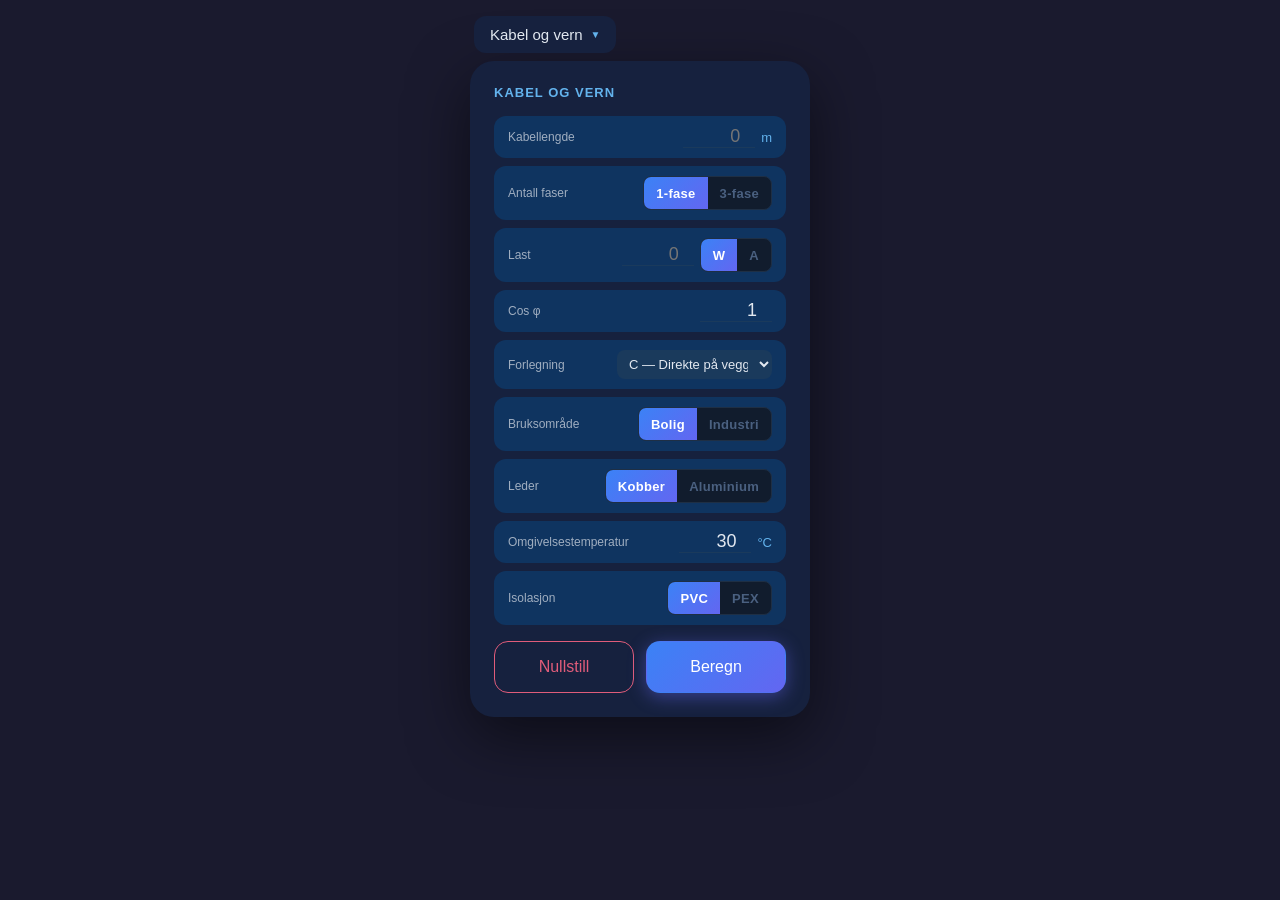
==== index.html @ 336a64cd "Fiks: Beregn-knapp i vekselspenning alltid aktiv Knappen var grå og utilgjengelig fordi ready-klasse" ====
<!DOCTYPE html>
<html lang="no">
<head>
  <meta charset="UTF-8">
  <meta name="viewport" content="width=device-width, initial-scale=1.0, maximum-scale=1.0, user-scalable=no">
  <meta name="mobile-web-app-capable" content="yes">
  <meta name="apple-mobile-web-app-capable" content="yes">
  <meta name="apple-mobile-web-app-status-bar-style" content="black-translucent">
  <meta name="apple-mobile-web-app-title" content="Kalkulator">
  <link rel="apple-touch-icon" href="icons/icon-192.png">
  <link rel="manifest" href="manifest.json">
  <meta name="theme-color" content="#0f3460">
  <link rel="stylesheet" href="css/style.css">
  <title>Kalkulator</title>
</head>
<body>

  <div class="topbar">
    <div class="menu-wrapper">
      <button class="menu-btn" id="menuBtn" onclick="toggleMenu()">
        <span id="menuLabel">Kabel og vern</span>
        <span class="arrow">▼</span>
      </button>
      <div class="dropdown" id="dropdown">
        <div class="dropdown-item active" onclick="switchTo('kabel')">Kabel og vern</div>
        <div class="dropdown-item" onclick="switchTo('ohm')">Ohms lov</div>
        <div class="dropdown-item" onclick="switchTo('spenning')">Vekselspenning</div>
        <div class="dropdown-item" onclick="switchTo('krets')">RC / RL / RLC krets</div>
      </div>
    </div>
  </div>

  <!-- Ohms lov -->
  <div class="card hidden" id="viewOhm">
    <div class="calc-title">Ohms lov</div>
    <div class="ohm-grid">
      <div class="ohm-field" id="fieldV">
        <label>SPENNING</label>
        <div class="ohm-symbol">V</div>
        <input type="number" id="inV" placeholder="—" inputmode="decimal">
      </div>
      <div class="ohm-field" id="fieldA">
        <label>STRØM</label>
        <div class="ohm-symbol">A</div>
        <input type="number" id="inA" placeholder="—" inputmode="decimal">
      </div>
      <div class="ohm-field" id="fieldR">
        <label>MOTSTAND</label>
        <div class="ohm-symbol">Ω</div>
        <input type="number" id="inR" placeholder="—" inputmode="decimal">
      </div>
      <div class="ohm-field" id="fieldW">
        <label>EFFEKT</label>
        <div class="ohm-symbol">W</div>
        <input type="number" id="inW" placeholder="—" inputmode="decimal">
      </div>
    </div>
    <div class="ohm-multiplier">
      <label>MULTIPLISER SVAR MED</label>
      <input type="number" id="inMult" value="1" inputmode="decimal" min="1">
    </div>
    <div class="action-row">
      <button class="btn-secondary" onclick="ohmClear()">Nullstill</button>
      <button class="btn-primary" id="ohmCalcBtn" onclick="ohmCalc()">Beregn</button>
    </div>
    <div class="hint" id="ohmHint">Fyll inn to verdier og trykk Beregn</div>
  </div>

  <!-- Kabel og vern -->
  <div class="card" id="viewKabel">
    <div class="calc-title">Kabel og vern</div>
    <div class="kabel-form">

      <div class="kabel-row">
        <label>Kabellengde</label>
        <div class="kabel-input-unit">
          <input type="number" id="kbLength" placeholder="0" inputmode="decimal">
          <span>m</span>
        </div>
      </div>

      <div class="kabel-row">
        <label>Antall faser</label>
        <div class="toggle-group" id="kbPhase">
          <button class="toggle-btn active" data-val="1">1-fase</button>
          <button class="toggle-btn" data-val="3">3-fase</button>
        </div>
      </div>

      <div class="kabel-row" id="kbSystemRow">
        <label>Fordelingssystem</label>
        <div class="toggle-group" id="kbSystem">
          <button class="toggle-btn" data-val="IT">IT (230V)</button>
          <button class="toggle-btn active" data-val="TN">TN (400V)</button>
        </div>
      </div>

      <div class="kabel-row">
        <label>Last</label>
        <div class="kabel-input-unit">
          <input type="number" id="kbLoad" placeholder="0" inputmode="decimal">
          <div class="toggle-group" id="kbLoadUnit">
            <button class="toggle-btn active" data-val="W">W</button>
            <button class="toggle-btn" data-val="A">A</button>
          </div>
        </div>
      </div>

      <div class="kabel-row" id="kbCosPRow">
        <label>Cos φ</label>
        <div class="kabel-input-unit">
          <input type="number" id="kbCosP" value="1" min="0.1" max="1" step="0.01" inputmode="decimal">
        </div>
      </div>

      <div class="kabel-row">
        <label>Forlegning</label>
        <select id="kbInstall" onchange="updateTempForInstall()">
          <option value="A1">A1 — PN i rør i isolert vegg</option>
          <option value="A2">A2 — Flerleder i rør i isolert vegg</option>
          <option value="B1">B1 — PN i rør på vegg</option>
          <option value="B2">B2 — Flerleder i rør på vegg</option>
          <option value="C" selected>C — Direkte på vegg / tak</option>
          <option value="D1">D1 — Nedgravd i rør i jord</option>
          <option value="D2">D2 — Direkte nedgravd i jord</option>
          <option value="E">E — På perforert kabelbro</option>
        </select>
      </div>

      <div class="kabel-row">
        <label>Bruksområde</label>
        <div class="toggle-group" id="kbUse">
          <button class="toggle-btn active" data-val="bolig">Bolig</button>
          <button class="toggle-btn" data-val="industri">Industri</button>
        </div>
      </div>

      <div class="kabel-row">
        <label>Leder</label>
        <div class="toggle-group" id="kbConductor">
          <button class="toggle-btn active" data-val="Cu">Kobber</button>
          <button class="toggle-btn" data-val="Al">Aluminium</button>
        </div>
      </div>

      <div class="kabel-row">
        <label>Omgivelsestemperatur</label>
        <div class="kabel-input-unit">
          <input type="number" id="kbTemp" value="30" inputmode="decimal">
          <span>°C</span>
        </div>
      </div>

      <div class="kabel-row">
        <label>Isolasjon</label>
        <div class="toggle-group" id="kbInsul">
          <button class="toggle-btn active" data-val="PVC">PVC</button>
          <button class="toggle-btn" data-val="PEX">PEX</button>
        </div>
      </div>

    </div>

    <div class="kabel-result hidden" id="kbResult">
      <div class="kabel-result-grid">
        <div class="kr-item">
          <div class="kr-label">STRØM</div>
          <div class="kr-value" id="krCurrent">—</div>
          <div class="kr-unit">A</div>
        </div>
        <div class="kr-item">
          <div class="kr-label">TVERRSNITT</div>
          <div class="kr-value" id="krCross">—</div>
          <div class="kr-unit">mm²</div>
        </div>
        <div class="kr-item">
          <div class="kr-label">SPENNINGSFALL</div>
          <div class="kr-value" id="krDrop">—</div>
          <div class="kr-unit">%</div>
        </div>
        <div class="kr-item">
          <div class="kr-label">VERN</div>
          <div class="kr-value" id="krBreaker">—</div>
          <div class="kr-unit">A</div>
        </div>
      </div>
      <div class="kr-warning hidden" id="krWarning"></div>
    </div>

    <div class="kabel-utregning-box hidden" id="kbUtregningBox">
      <div class="kabel-utregning-title">Utregning</div>
      <div class="kabel-utregning" id="kbUtregning"></div>
    </div>

    <div class="action-row">
      <button class="btn-secondary" onclick="kabelClear()">Nullstill</button>
      <button class="btn-primary ready" onclick="kabelCalc()">Beregn</button>
    </div>
  </div>

  <!-- RC / RL / RLC krets -->
  <div class="card hidden" id="viewKrets">
    <div class="calc-title">RC / RL / RLC krets</div>
    <div class="kabel-form">

      <div class="kabel-row">
        <label>Kobling</label>
        <div class="toggle-group" id="kcConn">
          <button class="toggle-btn active" data-val="serie">Serie</button>
          <button class="toggle-btn" data-val="parallell">Parallell</button>
        </div>
      </div>

      <div class="kabel-row">
        <label>Kretstype</label>
        <div class="toggle-group" id="kcType">
          <button class="toggle-btn active" data-val="RC">RC</button>
          <button class="toggle-btn" data-val="RL">RL</button>
          <button class="toggle-btn" data-val="RLC">RLC</button>
        </div>
      </div>

      <div class="kabel-row">
        <label>Spenning</label>
        <div class="kabel-input-unit">
          <input type="number" id="kcU" placeholder="0" inputmode="decimal">
          <span>V</span>
        </div>
      </div>

      <div class="kabel-row">
        <label>Frekvens</label>
        <div class="kabel-input-unit">
          <input type="number" id="kcF" value="50" inputmode="decimal">
          <span>Hz</span>
        </div>
      </div>

      <div class="kabel-row">
        <label>Motstand R</label>
        <div class="kabel-input-unit">
          <input type="number" id="kcR" placeholder="0" inputmode="decimal">
          <span>Ω</span>
        </div>
      </div>

      <div class="kabel-row hidden" id="kcRowL">
        <label>Induktans L</label>
        <div class="kabel-input-unit">
          <input type="number" id="kcL" placeholder="0" inputmode="decimal">
          <span>mH</span>
        </div>
      </div>

      <div class="kabel-row hidden" id="kcRowC">
        <label>Kapasitans C</label>
        <div class="kabel-input-unit">
          <input type="number" id="kcC" placeholder="0" inputmode="decimal">
          <span>μF</span>
        </div>
      </div>

    </div>

    <div class="kr-warning hidden" id="kcError"></div>

    <div class="kabel-result hidden" id="kcResult">
      <div class="kabel-result-grid">
        <div class="kr-item">
          <div class="kr-label">AKTIV EFFEKT</div>
          <div class="kr-value" id="kcResP">—</div>
          <div class="kr-unit">W</div>
        </div>
        <div class="kr-item">
          <div class="kr-label">REAKTIV EFFEKT</div>
          <div class="kr-value" id="kcResQ">—</div>
          <div class="kr-unit">VAR</div>
        </div>
        <div class="kr-item">
          <div class="kr-label">SYNEFFEKT</div>
          <div class="kr-value" id="kcResS">—</div>
          <div class="kr-unit">VA</div>
        </div>
        <div class="kr-item">
          <div class="kr-label">EFFEKTFAKTOR</div>
          <div class="kr-value" id="kcResCosP">—</div>
          <div class="kr-unit">cos φ</div>
        </div>
        <div class="kr-item">
          <div class="kr-label">IMPEDANS</div>
          <div class="kr-value" id="kcResZ">—</div>
          <div class="kr-unit">Ω</div>
        </div>
        <div class="kr-item">
          <div class="kr-label">STRØM</div>
          <div class="kr-value" id="kcResI">—</div>
          <div class="kr-unit">A</div>
        </div>
        <div class="kr-item" style="grid-column: span 2;">
          <div class="kr-label">FASEVINKEL</div>
          <div class="kr-value" id="kcResPhi">—</div>
          <div class="kr-unit">°</div>
        </div>
      </div>
      <div class="kr-item hidden" id="kcResFreq" style="text-align:center; margin-top:12px;">
        <div class="kr-label">RESONANSFREKVENS</div>
        <div class="kr-value" id="kcResF0">—</div>
        <div class="kr-unit">Hz</div>
      </div>
      <div class="hint" id="kcChar"></div>
    </div>

    <div class="kabel-utregning-box hidden" id="kcUtregningBox">
      <div class="kabel-utregning-title">Utregning</div>
      <div class="kabel-utregning" id="kcUtregning"></div>
    </div>

    <div class="action-row">
      <button class="btn-secondary" onclick="kretsClear()">Nullstill</button>
      <button class="btn-primary ready" onclick="kretsCalc()">Beregn</button>
    </div>
  </div>

  <!-- Vekselspenning -->
  <div class="card hidden" id="viewSpenning">
    <div class="calc-title">Vekselspenning</div>

    <div class="kabel-row">
      <label>Faser</label>
      <div class="toggle-group" id="spPhase">
        <button class="toggle-btn active" data-val="1">1-fase</button>
        <button class="toggle-btn" data-val="3">3-fase</button>
      </div>
    </div>

    <div class="ohm-grid">
      <div class="ohm-field" id="fieldSpU">
        <label>SPENNING</label>
        <div class="ohm-symbol">V</div>
        <input type="number" id="spU" placeholder="—" inputmode="decimal">
      </div>
      <div class="ohm-field" id="fieldSpI">
        <label>STRØM</label>
        <div class="ohm-symbol">A</div>
        <input type="number" id="spI" placeholder="—" inputmode="decimal">
      </div>
      <div class="ohm-field" id="fieldSpP">
        <label>AKTIV EFFEKT</label>
        <div class="ohm-symbol">W</div>
        <input type="number" id="spP" placeholder="—" inputmode="decimal">
      </div>
      <div class="ohm-field" id="fieldSpCosP">
        <label>EFFEKTFAKTOR</label>
        <div class="ohm-symbol">cos φ</div>
        <input type="number" id="spCosP" value="1" min="0.01" max="1" step="0.01" inputmode="decimal">
      </div>
    </div>

    <div class="kr-warning hidden" id="spError"></div>

    <div class="action-row">
      <button class="btn-secondary" onclick="spClear()">Nullstill</button>
      <button class="btn-primary ready" id="spCalcBtnEl" onclick="spCalc()">Beregn</button>
    </div>

    <div class="hint">Fyll inn minst to verdier og trykk Beregn</div>

    <div class="kabel-result hidden" id="spResult">
      <div class="kabel-result-grid">
        <div class="kr-item">
          <div class="kr-label">SPENNING</div>
          <div class="kr-value" id="spResU">—</div>
          <div class="kr-unit">V</div>
        </div>
        <div class="kr-item">
          <div class="kr-label">STRØM</div>
          <div class="kr-value" id="spResI">—</div>
          <div class="kr-unit">A</div>
        </div>
        <div class="kr-item">
          <div class="kr-label">AKTIV EFFEKT</div>
          <div class="kr-value" id="spResP">—</div>
          <div class="kr-unit">W</div>
        </div>
        <div class="kr-item">
          <div class="kr-label">REAKTIV EFFEKT</div>
          <div class="kr-value" id="spResQ">—</div>
          <div class="kr-unit">VAR</div>
        </div>
        <div class="kr-item">
          <div class="kr-label">SYNEFFEKT</div>
          <div class="kr-value" id="spResS">—</div>
          <div class="kr-unit">VA</div>
        </div>
        <div class="kr-item">
          <div class="kr-label">EFFEKTFAKTOR</div>
          <div class="kr-value" id="spResCosP">—</div>
          <div class="kr-unit">cos φ</div>
        </div>
        <div class="kr-item hidden" id="spResFaseRow" style="grid-column: span 2;">
          <div class="kr-label">FASESPENNING</div>
          <div class="kr-value" id="spResFase">—</div>
          <div class="kr-unit">V</div>
        </div>
      </div>
    </div>
  </div>

  <script src="js/menu.js"></script>
  <script src="js/calc-ohm.js"></script>
  <script src="js/kabel-data.js"></script>
  <script src="js/calc-kabel.js"></script>
  <script src="js/calc-spenning.js"></script>
  <script src="js/calc-krets.js"></script>
  <script>
    if ('serviceWorker' in navigator) {
      navigator.serviceWorker.register('./service-worker.js');
    }
  </script>
</body>
</html>
---- css/style.css ----
/* ── Global ── */
* { box-sizing: border-box; margin: 0; padding: 0; }

body {
  background: #1a1a2e;
  display: flex;
  flex-direction: column;
  align-items: center;
  min-height: 100vh;
  font-family: 'Segoe UI', sans-serif;
  padding-bottom: 32px;
}

/* ── Topplinje / meny ── */
.topbar {
  width: 100%;
  max-width: 340px;
  padding: 16px 4px 8px;
}

.menu-wrapper { position: relative; display: inline-block; }

.menu-btn {
  background: #16213e;
  color: #e2e8f0;
  border: none;
  border-radius: 12px;
  padding: 10px 16px;
  font-size: 15px;
  height: auto;
  cursor: pointer;
  display: flex;
  align-items: center;
  gap: 8px;
  -webkit-tap-highlight-color: transparent;
}

.menu-btn .arrow { font-size: 10px; color: #63b3ed; transition: transform 0.2s; }
.menu-btn.open .arrow { transform: rotate(180deg); }

.dropdown {
  display: none;
  position: absolute;
  top: calc(100% + 6px);
  left: 0;
  background: #16213e;
  border-radius: 12px;
  overflow: hidden;
  box-shadow: 0 8px 24px rgba(0,0,0,0.4);
  z-index: 10;
  min-width: 210px;
}

.dropdown.open { display: block; }

.dropdown-item {
  padding: 14px 18px;
  color: #e2e8f0;
  font-size: 15px;
  cursor: pointer;
  -webkit-tap-highlight-color: transparent;
}

.dropdown-item:hover,
.dropdown-item.active { background: #0f3460; color: #63b3ed; }
.dropdown-item.disabled { color: #4a5568; cursor: default; font-style: italic; }

/* ── Felles kort ── */
.card {
  background: #16213e;
  border-radius: 24px;
  padding: 24px;
  width: 340px;
  box-shadow: 0 20px 60px rgba(0,0,0,0.5);
}

/* ── Knapper (felles) ── */
button {
  border: none;
  border-radius: 14px;
  font-size: 20px;
  font-weight: 500;
  height: 64px;
  cursor: pointer;
  transition: transform 0.08s, opacity 0.08s;
  -webkit-tap-highlight-color: transparent;
  user-select: none;
}

button:active { transform: scale(0.93); opacity: 0.85; }

/* ── Felles fagkalkulatorer ── */
.calc-title {
  color: #63b3ed;
  font-size: 13px;
  font-weight: 600;
  letter-spacing: 1px;
  text-transform: uppercase;
  margin-bottom: 16px;
}

.action-row {
  display: grid;
  grid-template-columns: 1fr 1fr;
  gap: 12px;
  margin-top: 16px;
}

.btn-secondary {
  background: transparent;
  border: 1.5px solid #e05c7a;
  color: #e05c7a;
  font-size: 16px;
  height: 52px;
  border-radius: 14px;
  transition: background 0.2s, color 0.2s;
}

.btn-secondary:active {
  background: #e05c7a22;
}

.btn-primary {
  background: #1e2a3a;
  border: 1.5px solid #2d3f55;
  color: #3a4f66;
  font-size: 16px;
  height: 52px;
  border-radius: 14px;
  cursor: not-allowed;
  transition: background 0.25s, color 0.25s, border-color 0.25s, box-shadow 0.25s;
}

.btn-primary.ready {
  background: linear-gradient(135deg, #3b82f6, #6366f1);
  border-color: transparent;
  color: #fff;
  cursor: pointer;
  box-shadow: 0 4px 18px rgba(99, 102, 241, 0.45);
}

.hint {
  text-align: center;
  color: #4a5568;
  font-size: 12px;
  margin-top: 12px;
}

/* ── Toggle-gruppe ── */
.toggle-group {
  display: flex;
  background: #111c2d;
  border-radius: 8px;
  overflow: hidden;
  border: 1px solid #1e2f45;
}

.toggle-btn {
  background: transparent;
  color: #4a6080;
  font-size: 13px;
  height: 32px;
  padding: 0 12px;
  border-radius: 0;
  font-weight: 600;
  letter-spacing: 0.3px;
  transition: background 0.15s, color 0.15s;
}

.toggle-btn.active {
  background: linear-gradient(135deg, #3b82f6, #6366f1);
  color: #fff;
}

/* ── Ohms lov ── */
.ohm-grid {
  display: grid;
  grid-template-columns: 1fr 1fr;
  gap: 12px;
  margin-bottom: 16px;
}

.ohm-field {
  background: #0f3460;
  border-radius: 14px;
  padding: 14px 14px 10px;
}

.ohm-field label {
  display: block;
  font-size: 11px;
  color: #a0aec0;
  margin-bottom: 6px;
  letter-spacing: 0.5px;
}

.ohm-field .ohm-symbol {
  font-size: 20px;
  color: #63b3ed;
  font-weight: 600;
  margin-bottom: 2px;
}

.ohm-field input {
  width: 100%;
  background: transparent;
  border: none;
  border-bottom: 1px solid #1a3a5c;
  color: #e2e8f0;
  font-size: 22px;
  font-weight: 300;
  outline: none;
  padding: 2px 0;
  -webkit-tap-highlight-color: transparent;
}

.ohm-field input::placeholder { color: #2d4a6e; }
.ohm-field.calculated { background: #0d2a4a; border: 1px solid #1a3a5c; }
.ohm-field.calculated input { color: #68d391; }

.ohm-multiplier {
  background: #0f3460;
  border-radius: 14px;
  padding: 10px 14px;
  display: flex;
  align-items: center;
  justify-content: space-between;
  margin-bottom: 12px;
}

.ohm-multiplier label { font-size: 11px; color: #a0aec0; letter-spacing: 0.5px; }

.ohm-multiplier input {
  background: transparent;
  border: none;
  border-bottom: 1px solid #1a3a5c;
  color: #e2e8f0;
  font-size: 20px;
  font-weight: 300;
  width: 80px;
  text-align: right;
  outline: none;
}

/* ── Kabel og vern ── */
.kabel-form {
  display: flex;
  flex-direction: column;
  gap: 8px;
  margin-bottom: 16px;
}

.kabel-row {
  background: #0f3460;
  border-radius: 12px;
  padding: 10px 14px;
  display: flex;
  align-items: center;
  justify-content: space-between;
  gap: 8px;
}

.kabel-row label {
  font-size: 12px;
  color: #a0aec0;
  flex-shrink: 0;
}

.kabel-row select {
  background: #1a3a5c;
  border: none;
  color: #e2e8f0;
  font-size: 13px;
  border-radius: 8px;
  padding: 6px 8px;
  outline: none;
  max-width: 155px;
}

.kabel-input-unit {
  display: flex;
  align-items: center;
  gap: 6px;
}

.kabel-input-unit input {
  background: transparent;
  border: none;
  border-bottom: 1px solid #1a3a5c;
  color: #e2e8f0;
  font-size: 18px;
  font-weight: 300;
  width: 72px;
  text-align: right;
  outline: none;
  -webkit-tap-highlight-color: transparent;
}

.kabel-input-unit span { color: #63b3ed; font-size: 13px; }

.kabel-result {
  background: #0f3460;
  border-radius: 14px;
  padding: 16px;
  margin-bottom: 12px;
}

.kabel-result-grid {
  display: grid;
  grid-template-columns: 1fr 1fr;
  gap: 12px;
}

.kr-item  { text-align: center; }
.kr-label { font-size: 11px; color: #a0aec0; letter-spacing: 0.5px; margin-bottom: 4px; }
.kr-value { font-size: 26px; font-weight: 300; color: #68d391; }
.kr-unit  { font-size: 12px; color: #63b3ed; margin-top: 2px; }

.kr-warning {
  margin-top: 12px;
  font-size: 12px;
  color: #fc8181;
  line-height: 1.6;
}

.kabel-utregning-box {
  background: #0a1628;
  border-radius: 12px;
  padding: 14px;
  margin-top: 12px;
}

.kabel-utregning-title {
  font-size: 11px;
  color: #63b3ed;
  letter-spacing: 1px;
  text-transform: uppercase;
  margin-bottom: 10px;
}

.kabel-utregning {
  font-family: 'Courier New', monospace;
  font-size: 11.5px;
  color: #a0aec0;
  white-space: pre;
  line-height: 1.7;
  overflow-x: auto;
}

/* ── Felles ── */
.hidden { display: none; }
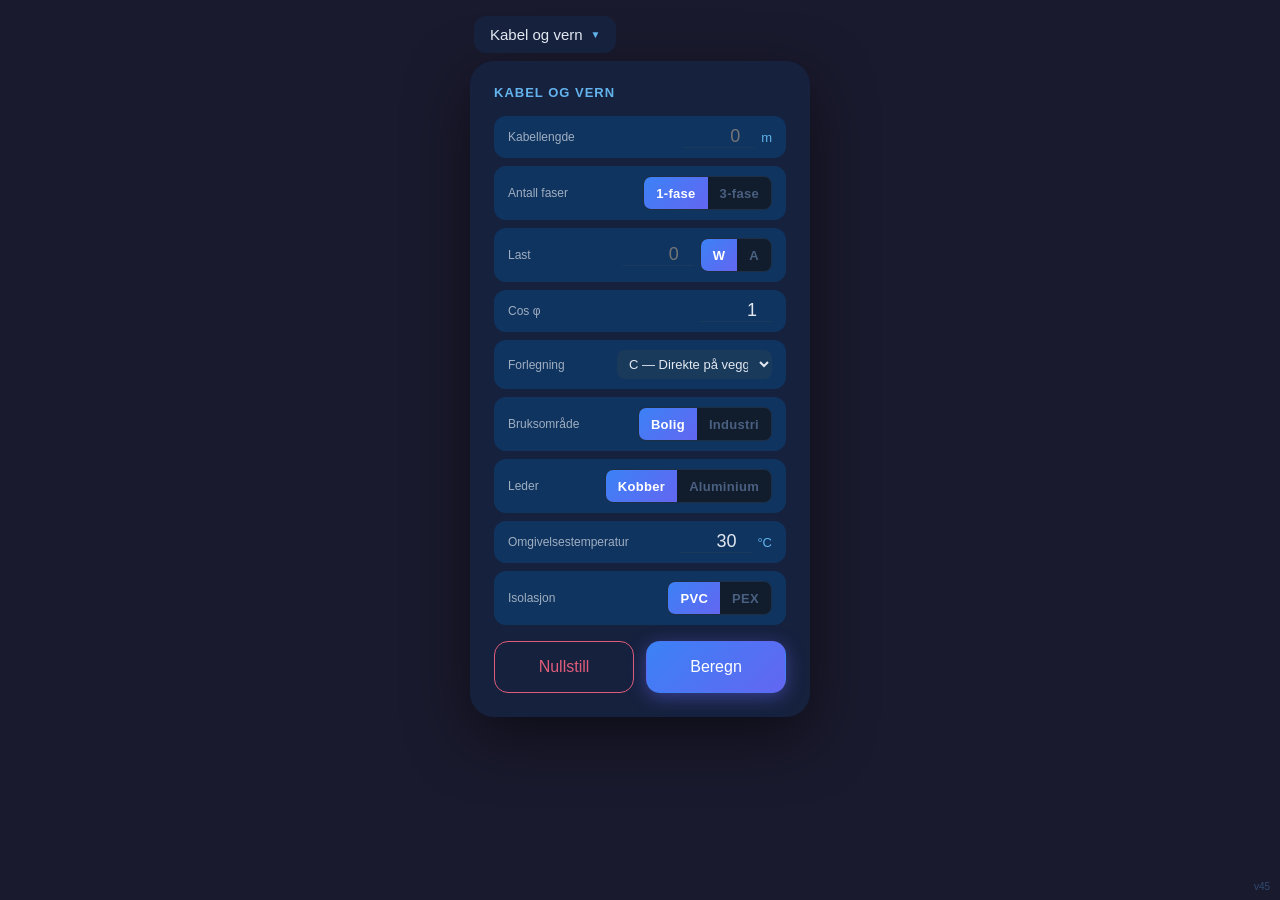
==== commit b5c54449: "Vis appversjon nederst i høyre hjørne Co-Authored-By: Claude Sonnet 4.6 <noreply@anthropic.com>" ====
--- a/index.html
+++ b/index.html
@@ -325,6 +325,8 @@
   <div class="card hidden" id="viewSpenning">
     <div class="calc-title">Vekselspenning</div>
 
+    <div class="kabel-form">
+
     <div class="kabel-row">
       <label>Faser</label>
       <div class="toggle-group" id="spPhase">
@@ -333,6 +335,8 @@
       </div>
     </div>
 
+    </div>
+
     <div class="ohm-grid">
       <div class="ohm-field" id="fieldSpU">
         <label>SPENNING</label>
@@ -352,7 +356,12 @@
       <div class="ohm-field" id="fieldSpCosP">
         <label>EFFEKTFAKTOR</label>
         <div class="ohm-symbol">cos φ</div>
-        <input type="number" id="spCosP" value="1" min="0.01" max="1" step="0.01" inputmode="decimal">
+        <input type="number" id="spCosP" placeholder="—" min="0.01" max="1" step="0.01" inputmode="decimal">
+      </div>
+      <div class="ohm-field" id="fieldSpPhi">
+        <label>FASEVINKEL</label>
+        <div class="ohm-symbol">φ °</div>
+        <input type="number" id="spPhi" placeholder="—" min="0" max="90" step="0.1" inputmode="decimal">
       </div>
     </div>
 
@@ -397,14 +406,30 @@
           <div class="kr-value" id="spResCosP">—</div>
           <div class="kr-unit">cos φ</div>
         </div>
-        <div class="kr-item hidden" id="spResFaseRow" style="grid-column: span 2;">
+        <div class="kr-item">
+          <div class="kr-label">FASEVINKEL</div>
+          <div class="kr-value" id="spResPhi">—</div>
+          <div class="kr-unit">°</div>
+        </div>
+        <div class="kr-item">
+          <div class="kr-label">TOPPVERDI</div>
+          <div class="kr-value" id="spResPeak">—</div>
+          <div class="kr-unit">V</div>
+        </div>
+        <div class="kr-item hidden" id="spResFaseRow">
           <div class="kr-label">FASESPENNING</div>
           <div class="kr-value" id="spResFase">—</div>
           <div class="kr-unit">V</div>
         </div>
+        <div class="kr-item hidden" id="spResIFaseRow" style="grid-column: span 2;">
+          <div class="kr-label">STRØM PER FASE</div>
+          <div class="kr-value" id="spResIFase" style="font-size:16px; white-space:pre-line;">—</div>
+        </div>
       </div>
     </div>
   </div>
+
+  <div id="appVersion">v45</div>
 
   <script src="js/menu.js"></script>
   <script src="js/calc-ohm.js"></script>
@@ -415,6 +440,10 @@
   <script>
     if ('serviceWorker' in navigator) {
       navigator.serviceWorker.register('./service-worker.js');
+      // Reload automatisk når ny service worker tar over — sikrer ferske JS-filer
+      navigator.serviceWorker.addEventListener('controllerchange', () => {
+        window.location.reload();
+      });
     }
   </script>
 </body>
--- a/css/style.css
+++ b/css/style.css
@@ -1,4 +1,12 @@
 /* ── Global ── */
+#appVersion {
+  position: fixed;
+  bottom: 8px;
+  right: 10px;
+  font-size: 10px;
+  color: #2d4a6e;
+  pointer-events: none;
+}
 * { box-sizing: border-box; margin: 0; padding: 0; }
 
 body {
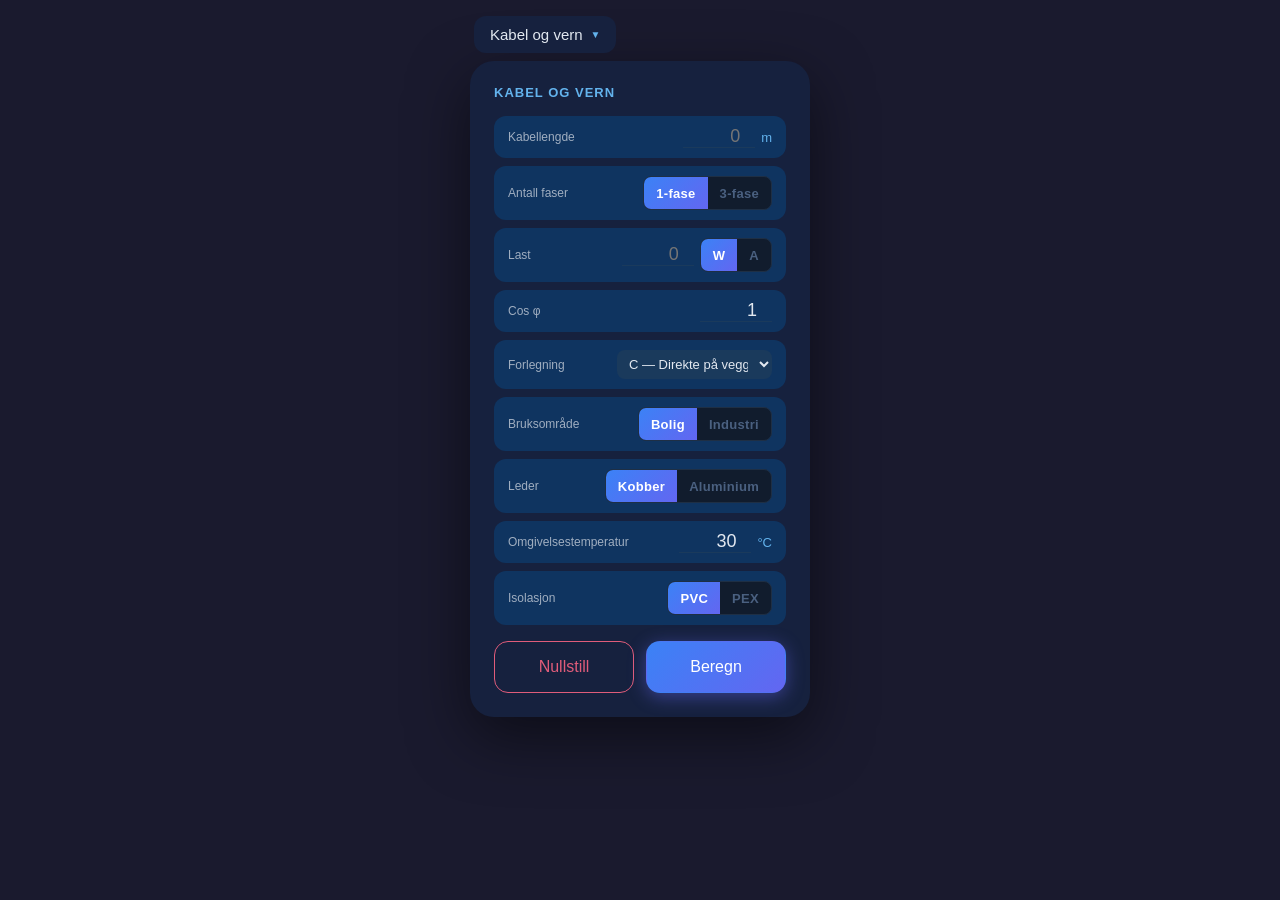
==== commit 15a4ed15: "Fiks: flytt krWarning ut av kbResult så feilmelding alltid vises krWarning lå inne i kbResult (hidde" ====
--- a/index.html
+++ b/index.html
@@ -161,6 +161,8 @@
 
     </div>
 
+    <div class="kr-warning hidden" id="krWarning"></div>
+
     <div class="kabel-result hidden" id="kbResult">
       <div class="kabel-result-grid">
         <div class="kr-item">
@@ -184,7 +186,6 @@
           <div class="kr-unit">A</div>
         </div>
       </div>
-      <div class="kr-warning hidden" id="krWarning"></div>
     </div>
 
     <div class="kabel-utregning-box hidden" id="kbUtregningBox">
@@ -429,7 +430,7 @@
     </div>
   </div>
 
-  <div id="appVersion">v45</div>
+  <div id="appVersion"></div>
 
   <script src="js/menu.js"></script>
   <script src="js/calc-ohm.js"></script>
@@ -440,9 +441,15 @@
   <script>
     if ('serviceWorker' in navigator) {
       navigator.serviceWorker.register('./service-worker.js');
-      // Reload automatisk når ny service worker tar over — sikrer ferske JS-filer
       navigator.serviceWorker.addEventListener('controllerchange', () => {
         window.location.reload();
+      });
+    }
+    // Hent versjon fra aktiv service worker cache-navn
+    if ('caches' in window) {
+      caches.keys().then(keys => {
+        const cache = keys.find(k => k.startsWith('kalkulator-'));
+        if (cache) document.getElementById('appVersion').textContent = cache.replace('kalkulator-', '');
       });
     }
   </script>
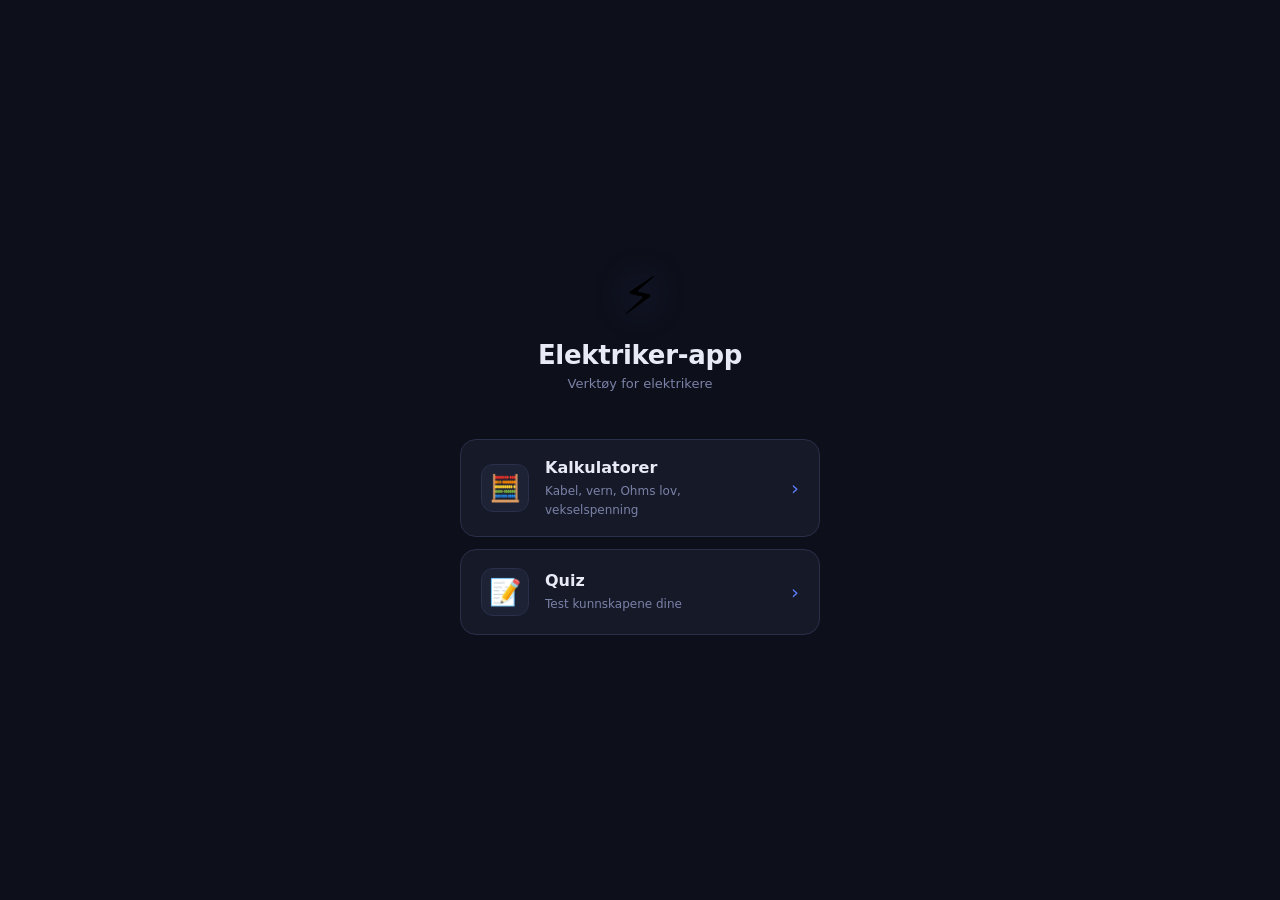
==== commit af08a249: "Moderniser design — forside, kalkulator og quiz-velger Oppdaterer hele appen til ett konsistent mode" ====
--- a/index.html
+++ b/index.html
@@ -6,438 +6,154 @@
   <meta name="mobile-web-app-capable" content="yes">
   <meta name="apple-mobile-web-app-capable" content="yes">
   <meta name="apple-mobile-web-app-status-bar-style" content="black-translucent">
-  <meta name="apple-mobile-web-app-title" content="Kalkulator">
+  <meta name="apple-mobile-web-app-title" content="Elektriker">
   <link rel="apple-touch-icon" href="icons/icon-192.png">
   <link rel="manifest" href="manifest.json">
-  <meta name="theme-color" content="#0f3460">
-  <link rel="stylesheet" href="css/style.css">
-  <title>Kalkulator</title>
+  <meta name="theme-color" content="#0d0f1a">
+  <title>Elektriker-app</title>
+  <style>
+    *, *::before, *::after { box-sizing: border-box; margin: 0; padding: 0; }
+
+    :root {
+      --bg: #0d0f1a;
+      --surface: #161927;
+      --surface2: #1e2235;
+      --border: #2a2f4a;
+      --text: #e8eaf6;
+      --muted: #7b82a8;
+      --accent: #5c7cfa;
+    }
+
+    body {
+      background: var(--bg);
+      min-height: 100vh;
+      display: flex;
+      flex-direction: column;
+      align-items: center;
+      justify-content: center;
+      font-family: 'Segoe UI', system-ui, sans-serif;
+      padding: 32px 16px;
+    }
+
+    .logo {
+      font-size: 52px;
+      margin-bottom: 14px;
+      filter: drop-shadow(0 0 20px rgba(92,124,250,0.45));
+    }
+
+    h1 {
+      color: var(--text);
+      font-size: 26px;
+      font-weight: 700;
+      margin-bottom: 6px;
+      letter-spacing: -0.3px;
+    }
+
+    .subtitle {
+      color: var(--muted);
+      font-size: 13px;
+      margin-bottom: 48px;
+    }
+
+    .nav-grid {
+      display: flex;
+      flex-direction: column;
+      gap: 12px;
+      width: 100%;
+      max-width: 360px;
+    }
+
+    .nav-btn {
+      display: flex;
+      align-items: center;
+      gap: 16px;
+      background: var(--surface);
+      border: 1px solid var(--border);
+      border-radius: 16px;
+      padding: 18px 20px;
+      text-decoration: none;
+      cursor: pointer;
+      transition: background 0.15s, border-color 0.15s;
+      -webkit-tap-highlight-color: transparent;
+      animation: fadeIn 0.3s ease both;
+    }
+
+    .nav-btn:nth-child(2) { animation-delay: 0.06s; }
+    .nav-btn:active { background: var(--surface2); border-color: var(--accent); }
+
+    @keyframes fadeIn {
+      from { opacity: 0; transform: translateY(10px); }
+      to   { opacity: 1; transform: translateY(0); }
+    }
+
+    .nav-btn .icon {
+      font-size: 26px;
+      width: 48px;
+      height: 48px;
+      display: flex;
+      align-items: center;
+      justify-content: center;
+      background: var(--surface2);
+      border: 1px solid var(--border);
+      border-radius: 12px;
+      flex-shrink: 0;
+    }
+
+    .nav-btn .text { text-align: left; flex: 1; }
+    .nav-btn .text strong {
+      display: block;
+      color: var(--text);
+      font-size: 16px;
+      font-weight: 600;
+      margin-bottom: 3px;
+    }
+    .nav-btn .text span {
+      color: var(--muted);
+      font-size: 12px;
+    }
+    .nav-btn .arrow {
+      color: var(--accent);
+      font-size: 20px;
+    }
+
+    #appVersion {
+      position: fixed;
+      bottom: 8px;
+      right: 10px;
+      font-size: 10px;
+      color: #2a2f4a;
+      pointer-events: none;
+    }
+  </style>
 </head>
 <body>
 
-  <div class="topbar">
-    <div class="menu-wrapper">
-      <button class="menu-btn" id="menuBtn" onclick="toggleMenu()">
-        <span id="menuLabel">Kabel og vern</span>
-        <span class="arrow">▼</span>
-      </button>
-      <div class="dropdown" id="dropdown">
-        <div class="dropdown-item active" onclick="switchTo('kabel')">Kabel og vern</div>
-        <div class="dropdown-item" onclick="switchTo('ohm')">Ohms lov</div>
-        <div class="dropdown-item" onclick="switchTo('spenning')">Vekselspenning</div>
-        <div class="dropdown-item" onclick="switchTo('krets')">RC / RL / RLC krets</div>
+  <div class="logo">⚡</div>
+  <h1>Elektriker-app</h1>
+  <p class="subtitle">Verktøy for elektrikere</p>
+
+  <div class="nav-grid">
+    <a class="nav-btn" href="kalkulator/">
+      <div class="icon">🧮</div>
+      <div class="text">
+        <strong>Kalkulatorer</strong>
+        <span>Kabel, vern, Ohms lov, vekselspenning</span>
       </div>
-    </div>
-  </div>
+      <div class="arrow">›</div>
+    </a>
 
-  <!-- Ohms lov -->
-  <div class="card hidden" id="viewOhm">
-    <div class="calc-title">Ohms lov</div>
-    <div class="ohm-grid">
-      <div class="ohm-field" id="fieldV">
-        <label>SPENNING</label>
-        <div class="ohm-symbol">V</div>
-        <input type="number" id="inV" placeholder="—" inputmode="decimal">
+    <a class="nav-btn" href="quiz/">
+      <div class="icon">📝</div>
+      <div class="text">
+        <strong>Quiz</strong>
+        <span>Test kunnskapene dine</span>
       </div>
-      <div class="ohm-field" id="fieldA">
-        <label>STRØM</label>
-        <div class="ohm-symbol">A</div>
-        <input type="number" id="inA" placeholder="—" inputmode="decimal">
-      </div>
-      <div class="ohm-field" id="fieldR">
-        <label>MOTSTAND</label>
-        <div class="ohm-symbol">Ω</div>
-        <input type="number" id="inR" placeholder="—" inputmode="decimal">
-      </div>
-      <div class="ohm-field" id="fieldW">
-        <label>EFFEKT</label>
-        <div class="ohm-symbol">W</div>
-        <input type="number" id="inW" placeholder="—" inputmode="decimal">
-      </div>
-    </div>
-    <div class="ohm-multiplier">
-      <label>MULTIPLISER SVAR MED</label>
-      <input type="number" id="inMult" value="1" inputmode="decimal" min="1">
-    </div>
-    <div class="action-row">
-      <button class="btn-secondary" onclick="ohmClear()">Nullstill</button>
-      <button class="btn-primary" id="ohmCalcBtn" onclick="ohmCalc()">Beregn</button>
-    </div>
-    <div class="hint" id="ohmHint">Fyll inn to verdier og trykk Beregn</div>
-  </div>
-
-  <!-- Kabel og vern -->
-  <div class="card" id="viewKabel">
-    <div class="calc-title">Kabel og vern</div>
-    <div class="kabel-form">
-
-      <div class="kabel-row">
-        <label>Kabellengde</label>
-        <div class="kabel-input-unit">
-          <input type="number" id="kbLength" placeholder="0" inputmode="decimal">
-          <span>m</span>
-        </div>
-      </div>
-
-      <div class="kabel-row">
-        <label>Antall faser</label>
-        <div class="toggle-group" id="kbPhase">
-          <button class="toggle-btn active" data-val="1">1-fase</button>
-          <button class="toggle-btn" data-val="3">3-fase</button>
-        </div>
-      </div>
-
-      <div class="kabel-row" id="kbSystemRow">
-        <label>Fordelingssystem</label>
-        <div class="toggle-group" id="kbSystem">
-          <button class="toggle-btn" data-val="IT">IT (230V)</button>
-          <button class="toggle-btn active" data-val="TN">TN (400V)</button>
-        </div>
-      </div>
-
-      <div class="kabel-row">
-        <label>Last</label>
-        <div class="kabel-input-unit">
-          <input type="number" id="kbLoad" placeholder="0" inputmode="decimal">
-          <div class="toggle-group" id="kbLoadUnit">
-            <button class="toggle-btn active" data-val="W">W</button>
-            <button class="toggle-btn" data-val="A">A</button>
-          </div>
-        </div>
-      </div>
-
-      <div class="kabel-row" id="kbCosPRow">
-        <label>Cos φ</label>
-        <div class="kabel-input-unit">
-          <input type="number" id="kbCosP" value="1" min="0.1" max="1" step="0.01" inputmode="decimal">
-        </div>
-      </div>
-
-      <div class="kabel-row">
-        <label>Forlegning</label>
-        <select id="kbInstall" onchange="updateTempForInstall()">
-          <option value="A1">A1 — PN i rør i isolert vegg</option>
-          <option value="A2">A2 — Flerleder i rør i isolert vegg</option>
-          <option value="B1">B1 — PN i rør på vegg</option>
-          <option value="B2">B2 — Flerleder i rør på vegg</option>
-          <option value="C" selected>C — Direkte på vegg / tak</option>
-          <option value="D1">D1 — Nedgravd i rør i jord</option>
-          <option value="D2">D2 — Direkte nedgravd i jord</option>
-          <option value="E">E — På perforert kabelbro</option>
-        </select>
-      </div>
-
-      <div class="kabel-row">
-        <label>Bruksområde</label>
-        <div class="toggle-group" id="kbUse">
-          <button class="toggle-btn active" data-val="bolig">Bolig</button>
-          <button class="toggle-btn" data-val="industri">Industri</button>
-        </div>
-      </div>
-
-      <div class="kabel-row">
-        <label>Leder</label>
-        <div class="toggle-group" id="kbConductor">
-          <button class="toggle-btn active" data-val="Cu">Kobber</button>
-          <button class="toggle-btn" data-val="Al">Aluminium</button>
-        </div>
-      </div>
-
-      <div class="kabel-row">
-        <label>Omgivelsestemperatur</label>
-        <div class="kabel-input-unit">
-          <input type="number" id="kbTemp" value="30" inputmode="decimal">
-          <span>°C</span>
-        </div>
-      </div>
-
-      <div class="kabel-row">
-        <label>Isolasjon</label>
-        <div class="toggle-group" id="kbInsul">
-          <button class="toggle-btn active" data-val="PVC">PVC</button>
-          <button class="toggle-btn" data-val="PEX">PEX</button>
-        </div>
-      </div>
-
-    </div>
-
-    <div class="kr-warning hidden" id="krWarning"></div>
-
-    <div class="kabel-result hidden" id="kbResult">
-      <div class="kabel-result-grid">
-        <div class="kr-item">
-          <div class="kr-label">STRØM</div>
-          <div class="kr-value" id="krCurrent">—</div>
-          <div class="kr-unit">A</div>
-        </div>
-        <div class="kr-item">
-          <div class="kr-label">TVERRSNITT</div>
-          <div class="kr-value" id="krCross">—</div>
-          <div class="kr-unit">mm²</div>
-        </div>
-        <div class="kr-item">
-          <div class="kr-label">SPENNINGSFALL</div>
-          <div class="kr-value" id="krDrop">—</div>
-          <div class="kr-unit">%</div>
-        </div>
-        <div class="kr-item">
-          <div class="kr-label">VERN</div>
-          <div class="kr-value" id="krBreaker">—</div>
-          <div class="kr-unit">A</div>
-        </div>
-      </div>
-    </div>
-
-    <div class="kabel-utregning-box hidden" id="kbUtregningBox">
-      <div class="kabel-utregning-title">Utregning</div>
-      <div class="kabel-utregning" id="kbUtregning"></div>
-    </div>
-
-    <div class="action-row">
-      <button class="btn-secondary" onclick="kabelClear()">Nullstill</button>
-      <button class="btn-primary ready" onclick="kabelCalc()">Beregn</button>
-    </div>
-  </div>
-
-  <!-- RC / RL / RLC krets -->
-  <div class="card hidden" id="viewKrets">
-    <div class="calc-title">RC / RL / RLC krets</div>
-    <div class="kabel-form">
-
-      <div class="kabel-row">
-        <label>Kobling</label>
-        <div class="toggle-group" id="kcConn">
-          <button class="toggle-btn active" data-val="serie">Serie</button>
-          <button class="toggle-btn" data-val="parallell">Parallell</button>
-        </div>
-      </div>
-
-      <div class="kabel-row">
-        <label>Kretstype</label>
-        <div class="toggle-group" id="kcType">
-          <button class="toggle-btn active" data-val="RC">RC</button>
-          <button class="toggle-btn" data-val="RL">RL</button>
-          <button class="toggle-btn" data-val="RLC">RLC</button>
-        </div>
-      </div>
-
-      <div class="kabel-row">
-        <label>Spenning</label>
-        <div class="kabel-input-unit">
-          <input type="number" id="kcU" placeholder="0" inputmode="decimal">
-          <span>V</span>
-        </div>
-      </div>
-
-      <div class="kabel-row">
-        <label>Frekvens</label>
-        <div class="kabel-input-unit">
-          <input type="number" id="kcF" value="50" inputmode="decimal">
-          <span>Hz</span>
-        </div>
-      </div>
-
-      <div class="kabel-row">
-        <label>Motstand R</label>
-        <div class="kabel-input-unit">
-          <input type="number" id="kcR" placeholder="0" inputmode="decimal">
-          <span>Ω</span>
-        </div>
-      </div>
-
-      <div class="kabel-row hidden" id="kcRowL">
-        <label>Induktans L</label>
-        <div class="kabel-input-unit">
-          <input type="number" id="kcL" placeholder="0" inputmode="decimal">
-          <span>mH</span>
-        </div>
-      </div>
-
-      <div class="kabel-row hidden" id="kcRowC">
-        <label>Kapasitans C</label>
-        <div class="kabel-input-unit">
-          <input type="number" id="kcC" placeholder="0" inputmode="decimal">
-          <span>μF</span>
-        </div>
-      </div>
-
-    </div>
-
-    <div class="kr-warning hidden" id="kcError"></div>
-
-    <div class="kabel-result hidden" id="kcResult">
-      <div class="kabel-result-grid">
-        <div class="kr-item">
-          <div class="kr-label">AKTIV EFFEKT</div>
-          <div class="kr-value" id="kcResP">—</div>
-          <div class="kr-unit">W</div>
-        </div>
-        <div class="kr-item">
-          <div class="kr-label">REAKTIV EFFEKT</div>
-          <div class="kr-value" id="kcResQ">—</div>
-          <div class="kr-unit">VAR</div>
-        </div>
-        <div class="kr-item">
-          <div class="kr-label">SYNEFFEKT</div>
-          <div class="kr-value" id="kcResS">—</div>
-          <div class="kr-unit">VA</div>
-        </div>
-        <div class="kr-item">
-          <div class="kr-label">EFFEKTFAKTOR</div>
-          <div class="kr-value" id="kcResCosP">—</div>
-          <div class="kr-unit">cos φ</div>
-        </div>
-        <div class="kr-item">
-          <div class="kr-label">IMPEDANS</div>
-          <div class="kr-value" id="kcResZ">—</div>
-          <div class="kr-unit">Ω</div>
-        </div>
-        <div class="kr-item">
-          <div class="kr-label">STRØM</div>
-          <div class="kr-value" id="kcResI">—</div>
-          <div class="kr-unit">A</div>
-        </div>
-        <div class="kr-item" style="grid-column: span 2;">
-          <div class="kr-label">FASEVINKEL</div>
-          <div class="kr-value" id="kcResPhi">—</div>
-          <div class="kr-unit">°</div>
-        </div>
-      </div>
-      <div class="kr-item hidden" id="kcResFreq" style="text-align:center; margin-top:12px;">
-        <div class="kr-label">RESONANSFREKVENS</div>
-        <div class="kr-value" id="kcResF0">—</div>
-        <div class="kr-unit">Hz</div>
-      </div>
-      <div class="hint" id="kcChar"></div>
-    </div>
-
-    <div class="kabel-utregning-box hidden" id="kcUtregningBox">
-      <div class="kabel-utregning-title">Utregning</div>
-      <div class="kabel-utregning" id="kcUtregning"></div>
-    </div>
-
-    <div class="action-row">
-      <button class="btn-secondary" onclick="kretsClear()">Nullstill</button>
-      <button class="btn-primary ready" onclick="kretsCalc()">Beregn</button>
-    </div>
-  </div>
-
-  <!-- Vekselspenning -->
-  <div class="card hidden" id="viewSpenning">
-    <div class="calc-title">Vekselspenning</div>
-
-    <div class="kabel-form">
-
-    <div class="kabel-row">
-      <label>Faser</label>
-      <div class="toggle-group" id="spPhase">
-        <button class="toggle-btn active" data-val="1">1-fase</button>
-        <button class="toggle-btn" data-val="3">3-fase</button>
-      </div>
-    </div>
-
-    </div>
-
-    <div class="ohm-grid">
-      <div class="ohm-field" id="fieldSpU">
-        <label>SPENNING</label>
-        <div class="ohm-symbol">V</div>
-        <input type="number" id="spU" placeholder="—" inputmode="decimal">
-      </div>
-      <div class="ohm-field" id="fieldSpI">
-        <label>STRØM</label>
-        <div class="ohm-symbol">A</div>
-        <input type="number" id="spI" placeholder="—" inputmode="decimal">
-      </div>
-      <div class="ohm-field" id="fieldSpP">
-        <label>AKTIV EFFEKT</label>
-        <div class="ohm-symbol">W</div>
-        <input type="number" id="spP" placeholder="—" inputmode="decimal">
-      </div>
-      <div class="ohm-field" id="fieldSpCosP">
-        <label>EFFEKTFAKTOR</label>
-        <div class="ohm-symbol">cos φ</div>
-        <input type="number" id="spCosP" placeholder="—" min="0.01" max="1" step="0.01" inputmode="decimal">
-      </div>
-      <div class="ohm-field" id="fieldSpPhi">
-        <label>FASEVINKEL</label>
-        <div class="ohm-symbol">φ °</div>
-        <input type="number" id="spPhi" placeholder="—" min="0" max="90" step="0.1" inputmode="decimal">
-      </div>
-    </div>
-
-    <div class="kr-warning hidden" id="spError"></div>
-
-    <div class="action-row">
-      <button class="btn-secondary" onclick="spClear()">Nullstill</button>
-      <button class="btn-primary ready" id="spCalcBtnEl" onclick="spCalc()">Beregn</button>
-    </div>
-
-    <div class="hint">Fyll inn minst to verdier og trykk Beregn</div>
-
-    <div class="kabel-result hidden" id="spResult">
-      <div class="kabel-result-grid">
-        <div class="kr-item">
-          <div class="kr-label">SPENNING</div>
-          <div class="kr-value" id="spResU">—</div>
-          <div class="kr-unit">V</div>
-        </div>
-        <div class="kr-item">
-          <div class="kr-label">STRØM</div>
-          <div class="kr-value" id="spResI">—</div>
-          <div class="kr-unit">A</div>
-        </div>
-        <div class="kr-item">
-          <div class="kr-label">AKTIV EFFEKT</div>
-          <div class="kr-value" id="spResP">—</div>
-          <div class="kr-unit">W</div>
-        </div>
-        <div class="kr-item">
-          <div class="kr-label">REAKTIV EFFEKT</div>
-          <div class="kr-value" id="spResQ">—</div>
-          <div class="kr-unit">VAR</div>
-        </div>
-        <div class="kr-item">
-          <div class="kr-label">SYNEFFEKT</div>
-          <div class="kr-value" id="spResS">—</div>
-          <div class="kr-unit">VA</div>
-        </div>
-        <div class="kr-item">
-          <div class="kr-label">EFFEKTFAKTOR</div>
-          <div class="kr-value" id="spResCosP">—</div>
-          <div class="kr-unit">cos φ</div>
-        </div>
-        <div class="kr-item">
-          <div class="kr-label">FASEVINKEL</div>
-          <div class="kr-value" id="spResPhi">—</div>
-          <div class="kr-unit">°</div>
-        </div>
-        <div class="kr-item">
-          <div class="kr-label">TOPPVERDI</div>
-          <div class="kr-value" id="spResPeak">—</div>
-          <div class="kr-unit">V</div>
-        </div>
-        <div class="kr-item hidden" id="spResFaseRow">
-          <div class="kr-label">FASESPENNING</div>
-          <div class="kr-value" id="spResFase">—</div>
-          <div class="kr-unit">V</div>
-        </div>
-        <div class="kr-item hidden" id="spResIFaseRow" style="grid-column: span 2;">
-          <div class="kr-label">STRØM PER FASE</div>
-          <div class="kr-value" id="spResIFase" style="font-size:16px; white-space:pre-line;">—</div>
-        </div>
-      </div>
-    </div>
+      <div class="arrow">›</div>
+    </a>
   </div>
 
   <div id="appVersion"></div>
 
-  <script src="js/menu.js"></script>
-  <script src="js/calc-ohm.js"></script>
-  <script src="js/kabel-data.js"></script>
-  <script src="js/calc-kabel.js"></script>
-  <script src="js/calc-spenning.js"></script>
-  <script src="js/calc-krets.js"></script>
   <script>
     if ('serviceWorker' in navigator) {
       navigator.serviceWorker.register('./service-worker.js');
@@ -445,7 +161,6 @@
         window.location.reload();
       });
     }
-    // Hent versjon fra aktiv service worker cache-navn
     if ('caches' in window) {
       caches.keys().then(keys => {
         const cache = keys.find(k => k.startsWith('kalkulator-'));
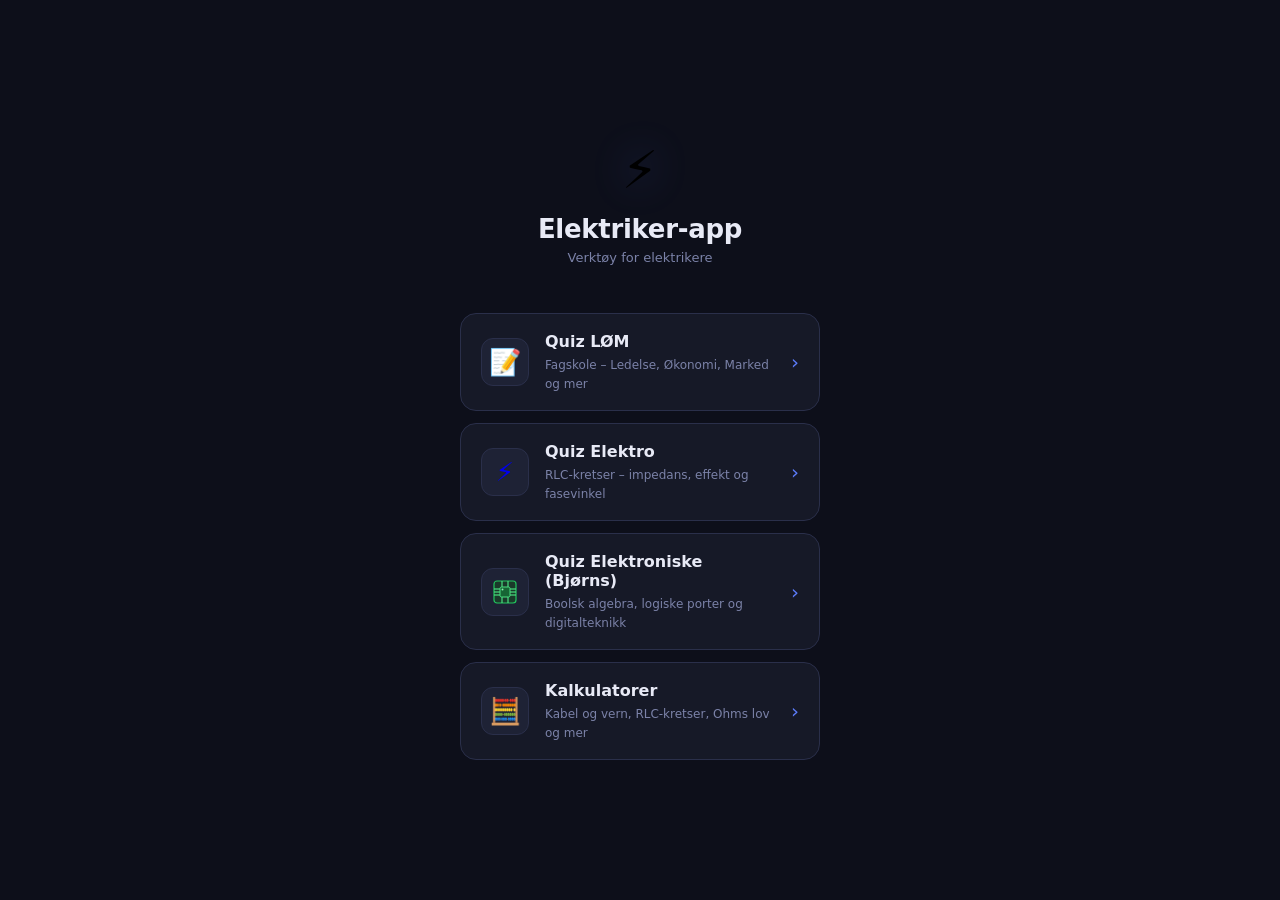
==== commit 80c4b77b: "Gi nytt navn og ikon til Bjørns Elektroniske + bump cache v101 Navn endret til "Quiz Elektroniske (B" ====
--- a/index.html
+++ b/index.html
@@ -7,7 +7,7 @@
   <meta name="apple-mobile-web-app-capable" content="yes">
   <meta name="apple-mobile-web-app-status-bar-style" content="black-translucent">
   <meta name="apple-mobile-web-app-title" content="Elektriker">
-  <link rel="apple-touch-icon" href="icons/icon-192.png">
+  <link rel="apple-touch-icon" href="icons/icon.svg">
   <link rel="manifest" href="manifest.json">
   <meta name="theme-color" content="#0d0f1a">
   <title>Elektriker-app</title>
@@ -79,6 +79,9 @@
     }
 
     .nav-btn:nth-child(2) { animation-delay: 0.06s; }
+    .nav-btn:nth-child(3) { animation-delay: 0.12s; }
+    .nav-btn:nth-child(4) { animation-delay: 0.18s; }
+    .nav-btn:nth-child(5) { animation-delay: 0.24s; }
     .nav-btn:active { background: var(--surface2); border-color: var(--accent); }
 
     @keyframes fadeIn {
@@ -133,20 +136,61 @@
   <p class="subtitle">Verktøy for elektrikere</p>
 
   <div class="nav-grid">
+    <a class="nav-btn" href="quiz/">
+      <div class="icon">📝</div>
+      <div class="text">
+        <strong>Quiz LØM</strong>
+        <span>Fagskole – Ledelse, Økonomi, Marked og mer</span>
+      </div>
+      <div class="arrow">›</div>
+    </a>
+
+    <a class="nav-btn" href="quiz/index-elektro.html">
+      <div class="icon">⚡</div>
+      <div class="text">
+        <strong>Quiz Elektro</strong>
+        <span>RLC-kretser – impedans, effekt og fasevinkel</span>
+      </div>
+      <div class="arrow">›</div>
+    </a>
+
+    <a class="nav-btn" href="quiz/index-bjrons.html">
+      <div class="icon">
+        <svg width="28" height="28" viewBox="0 0 28 28" fill="none" xmlns="http://www.w3.org/2000/svg">
+          <!-- PCB board -->
+          <rect x="3" y="3" width="22" height="22" rx="3" fill="#1a3a2a" stroke="#22c55e" stroke-width="1.2"/>
+          <!-- IC chip -->
+          <rect x="9" y="9" width="10" height="10" rx="1.5" fill="#166534" stroke="#4ade80" stroke-width="1"/>
+          <!-- chip pins left -->
+          <line x1="3" y1="11" x2="9" y2="11" stroke="#4ade80" stroke-width="1.2"/>
+          <line x1="3" y1="14" x2="9" y2="14" stroke="#4ade80" stroke-width="1.2"/>
+          <line x1="3" y1="17" x2="9" y2="17" stroke="#4ade80" stroke-width="1.2"/>
+          <!-- chip pins right -->
+          <line x1="19" y1="11" x2="25" y2="11" stroke="#4ade80" stroke-width="1.2"/>
+          <line x1="19" y1="14" x2="25" y2="14" stroke="#4ade80" stroke-width="1.2"/>
+          <line x1="19" y1="17" x2="25" y2="17" stroke="#4ade80" stroke-width="1.2"/>
+          <!-- chip pins top -->
+          <line x1="11" y1="3" x2="11" y2="9" stroke="#4ade80" stroke-width="1.2"/>
+          <line x1="17" y1="3" x2="17" y2="9" stroke="#4ade80" stroke-width="1.2"/>
+          <!-- chip pins bottom -->
+          <line x1="11" y1="19" x2="11" y2="25" stroke="#4ade80" stroke-width="1.2"/>
+          <line x1="17" y1="19" x2="17" y2="25" stroke="#4ade80" stroke-width="1.2"/>
+          <!-- dot on chip -->
+          <circle cx="11.5" cy="11.5" r="1" fill="#86efac"/>
+        </svg>
+      </div>
+      <div class="text">
+        <strong>Quiz Elektroniske (Bjørns)</strong>
+        <span>Boolsk algebra, logiske porter og digitalteknikk</span>
+      </div>
+      <div class="arrow">›</div>
+    </a>
+
     <a class="nav-btn" href="kalkulator/">
       <div class="icon">🧮</div>
       <div class="text">
         <strong>Kalkulatorer</strong>
-        <span>Kabel, vern, Ohms lov, vekselspenning</span>
-      </div>
-      <div class="arrow">›</div>
-    </a>
-
-    <a class="nav-btn" href="quiz/">
-      <div class="icon">📝</div>
-      <div class="text">
-        <strong>Quiz</strong>
-        <span>Test kunnskapene dine</span>
+        <span>Kabel og vern, RLC-kretser, Ohms lov og mer</span>
       </div>
       <div class="arrow">›</div>
     </a>
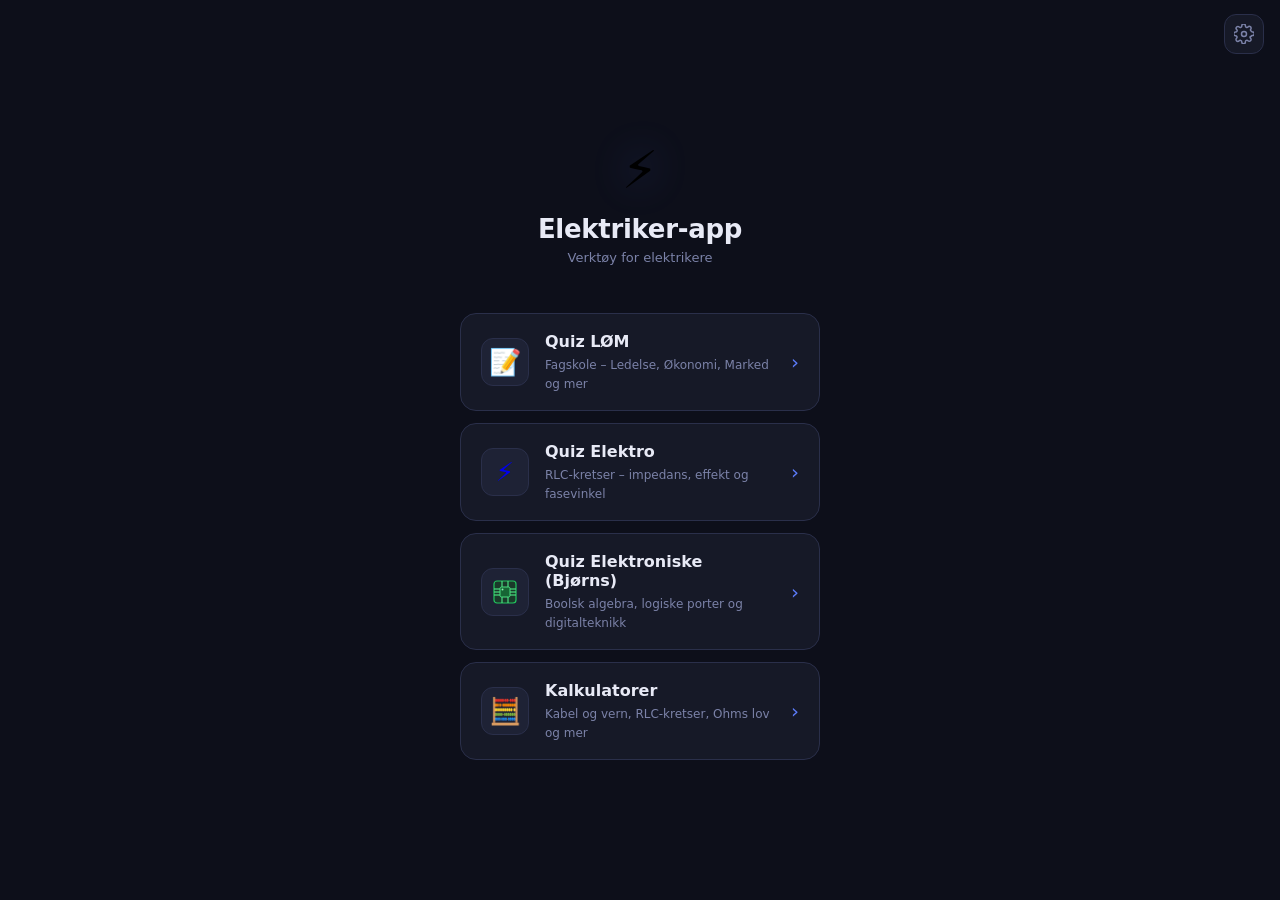
==== commit fa126263: "Legg til innstillinger-tannhjul med score-reset + bump cache v109" ====
--- a/index.html
+++ b/index.html
@@ -127,9 +127,123 @@
       color: #2a2f4a;
       pointer-events: none;
     }
+
+    /* ── Innstillinger ── */
+    #settings-btn {
+      position: fixed;
+      top: 14px;
+      right: 16px;
+      width: 40px;
+      height: 40px;
+      background: var(--surface);
+      border: 1px solid var(--border);
+      border-radius: 12px;
+      display: flex;
+      align-items: center;
+      justify-content: center;
+      cursor: pointer;
+      color: var(--muted);
+      transition: color 0.15s, border-color 0.15s, background 0.15s;
+      -webkit-tap-highlight-color: transparent;
+      z-index: 100;
+    }
+    #settings-btn:active { background: var(--surface2); border-color: var(--accent); color: var(--accent); }
+
+    #settings-overlay {
+      display: none;
+      position: fixed;
+      inset: 0;
+      background: rgba(0,0,0,0.6);
+      z-index: 200;
+      align-items: flex-end;
+      justify-content: center;
+    }
+    #settings-overlay.open { display: flex; }
+
+    #settings-sheet {
+      background: var(--surface);
+      border: 1px solid var(--border);
+      border-radius: 24px 24px 0 0;
+      width: 100%;
+      max-width: 480px;
+      padding: 24px 20px 40px;
+      animation: slideUp 0.22s ease;
+    }
+    @keyframes slideUp {
+      from { transform: translateY(60px); opacity: 0; }
+      to   { transform: translateY(0);    opacity: 1; }
+    }
+
+    .settings-handle {
+      width: 40px;
+      height: 4px;
+      background: var(--border);
+      border-radius: 2px;
+      margin: 0 auto 20px;
+    }
+    .settings-title {
+      color: var(--text);
+      font-size: 18px;
+      font-weight: 700;
+      margin-bottom: 20px;
+    }
+    .settings-row {
+      display: flex;
+      align-items: center;
+      justify-content: space-between;
+      padding: 16px 0;
+      border-top: 1px solid var(--border);
+    }
+    .settings-row-label strong {
+      display: block;
+      color: var(--text);
+      font-size: 15px;
+      font-weight: 600;
+      margin-bottom: 2px;
+    }
+    .settings-row-label span {
+      color: var(--muted);
+      font-size: 12px;
+    }
+    .settings-btn-danger {
+      background: rgba(239,68,68,0.12);
+      color: #f87171;
+      border: 1px solid rgba(239,68,68,0.3);
+      border-radius: 10px;
+      padding: 8px 16px;
+      font-size: 13px;
+      font-weight: 600;
+      cursor: pointer;
+      -webkit-tap-highlight-color: transparent;
+      transition: background 0.15s;
+    }
+    .settings-btn-danger:active { background: rgba(239,68,68,0.25); }
   </style>
 </head>
 <body>
+
+  <button id="settings-btn" aria-label="Innstillinger">
+    <svg width="20" height="20" viewBox="0 0 20 20" fill="none" xmlns="http://www.w3.org/2000/svg">
+      <path d="M10 12.5a2.5 2.5 0 1 0 0-5 2.5 2.5 0 0 0 0 5Z" stroke="currentColor" stroke-width="1.5" stroke-linecap="round" stroke-linejoin="round"/>
+      <path d="M16.2 12.5a1.5 1.5 0 0 0 .3 1.65l.05.05a1.8 1.8 0 0 1-2.55 2.55l-.05-.05a1.5 1.5 0 0 0-1.65-.3 1.5 1.5 0 0 0-.91 1.37V18a1.8 1.8 0 0 1-3.6 0v-.08A1.5 1.5 0 0 0 6.8 16.5a1.5 1.5 0 0 0-1.65.3l-.05.05a1.8 1.8 0 0 1-2.55-2.55l.05-.05A1.5 1.5 0 0 0 2.9 12.6a1.5 1.5 0 0 0-1.37-.91H1.5a1.8 1.8 0 0 1 0-3.6h.08A1.5 1.5 0 0 0 3 7.2a1.5 1.5 0 0 0-.3-1.65l-.05-.05A1.8 1.8 0 0 1 5.2 2.95l.05.05A1.5 1.5 0 0 0 6.9 3.3a1.5 1.5 0 0 0 .91-1.37V1.8a1.8 1.8 0 0 1 3.6 0v.08a1.5 1.5 0 0 0 .91 1.37 1.5 1.5 0 0 0 1.65-.3l.05-.05a1.8 1.8 0 0 1 2.55 2.55l-.05.05A1.5 1.5 0 0 0 17.1 7a1.5 1.5 0 0 0 1.37.91H18.5a1.8 1.8 0 0 1 0 3.6h-.08a1.5 1.5 0 0 0-1.37.91h.08Z" stroke="currentColor" stroke-width="1.5" stroke-linecap="round" stroke-linejoin="round"/>
+    </svg>
+  </button>
+
+  <div id="settings-overlay">
+    <div id="settings-sheet">
+      <div class="settings-handle"></div>
+      <div class="settings-title">Innstillinger</div>
+
+      <div class="settings-row">
+        <div class="settings-row-label">
+          <strong>Nullstill all score-data</strong>
+          <span>Sletter all quiz-historikk og fremgang</span>
+        </div>
+        <button class="settings-btn-danger" id="reset-scores-btn">Nullstill</button>
+      </div>
+
+    </div>
+  </div>
 
   <div class="logo">⚡</div>
   <h1>Elektriker-app</h1>
@@ -199,6 +313,31 @@
   <div id="appVersion"></div>
 
   <script>
+    // ── Innstillinger ──
+    const settingsBtn     = document.getElementById('settings-btn');
+    const settingsOverlay = document.getElementById('settings-overlay');
+    const resetBtn        = document.getElementById('reset-scores-btn');
+
+    settingsBtn.addEventListener('click', () => settingsOverlay.classList.add('open'));
+    settingsOverlay.addEventListener('click', e => {
+      if (e.target === settingsOverlay) settingsOverlay.classList.remove('open');
+    });
+
+    resetBtn.addEventListener('click', () => {
+      const keys = Object.keys(localStorage).filter(k =>
+        k.startsWith('quiz_history_') || k.startsWith('quiz_progress_')
+      );
+      keys.forEach(k => localStorage.removeItem(k));
+      resetBtn.textContent = 'Nullstilt ✓';
+      resetBtn.disabled = true;
+      setTimeout(() => {
+        resetBtn.textContent = 'Nullstill';
+        resetBtn.disabled = false;
+        settingsOverlay.classList.remove('open');
+      }, 1500);
+    });
+
+    // ── Service worker ──
     if ('serviceWorker' in navigator) {
       navigator.serviceWorker.register('./service-worker.js');
       navigator.serviceWorker.addEventListener('controllerchange', () => {
